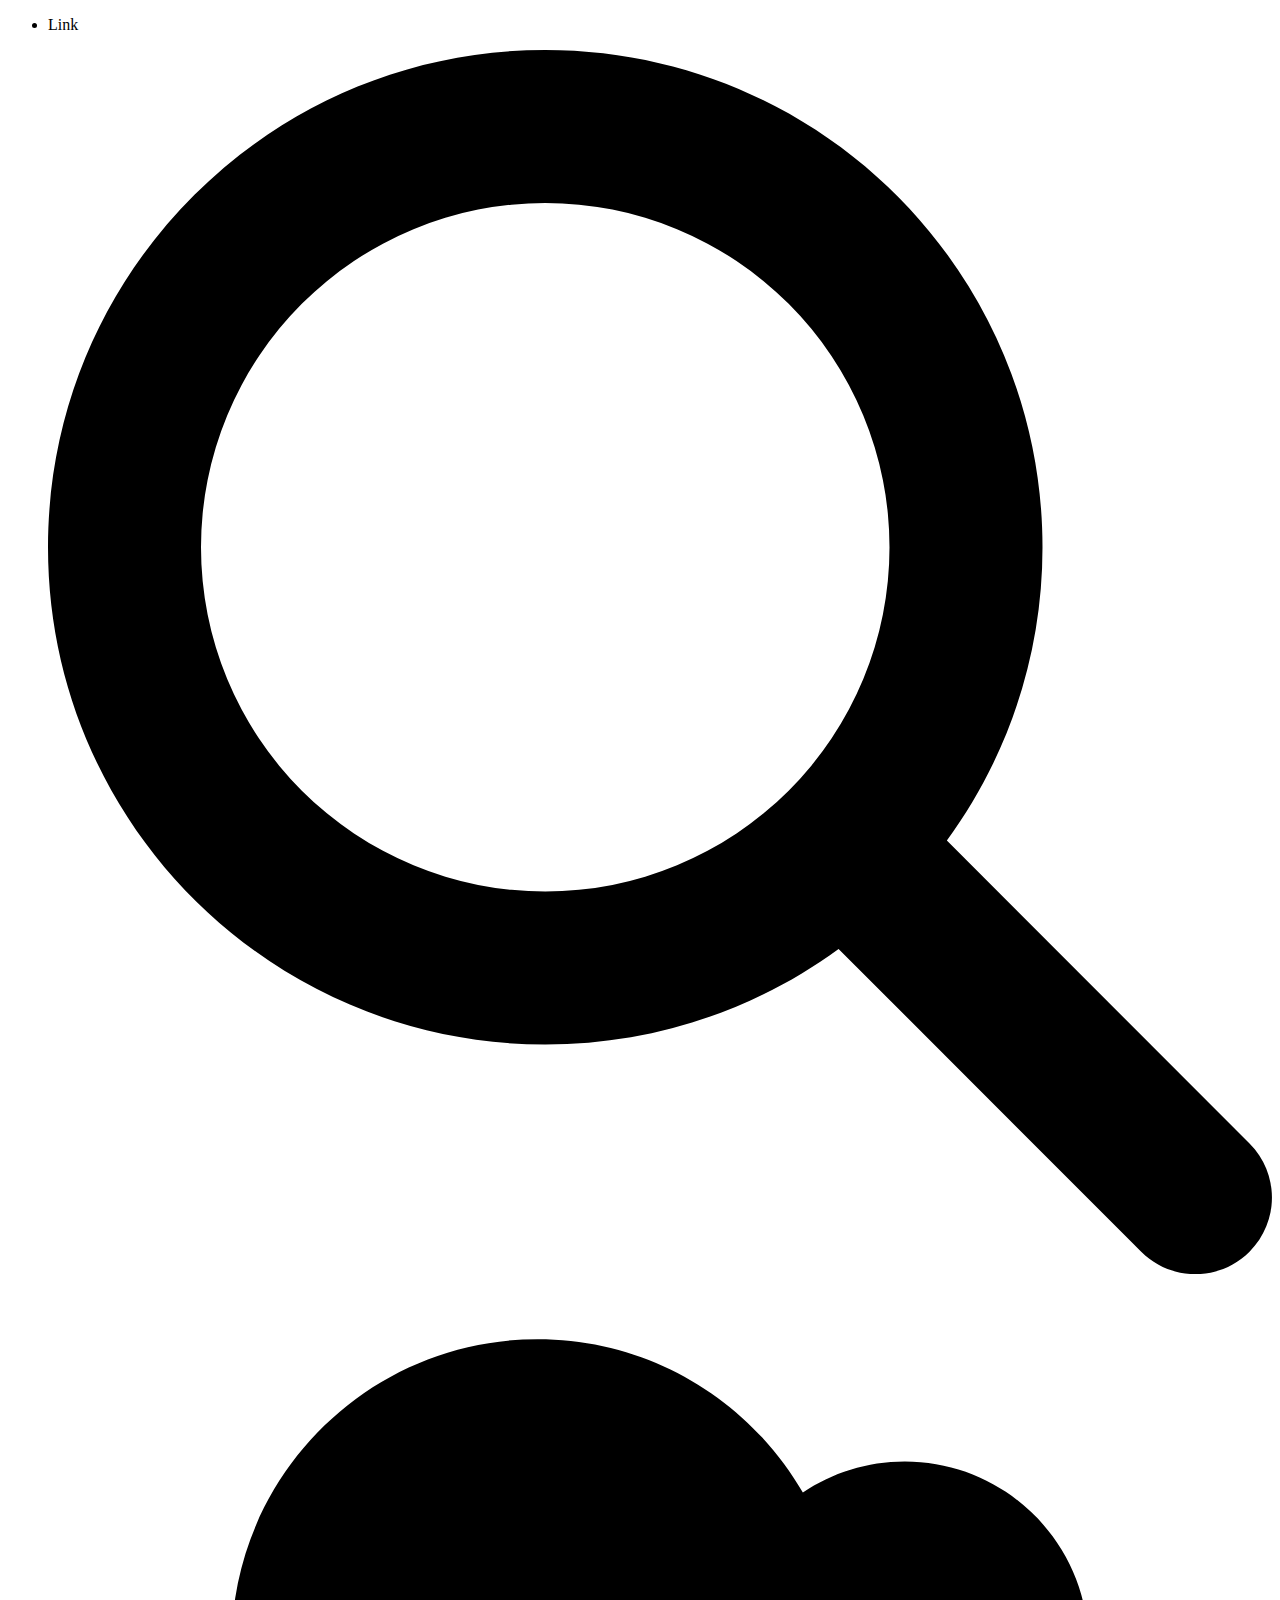
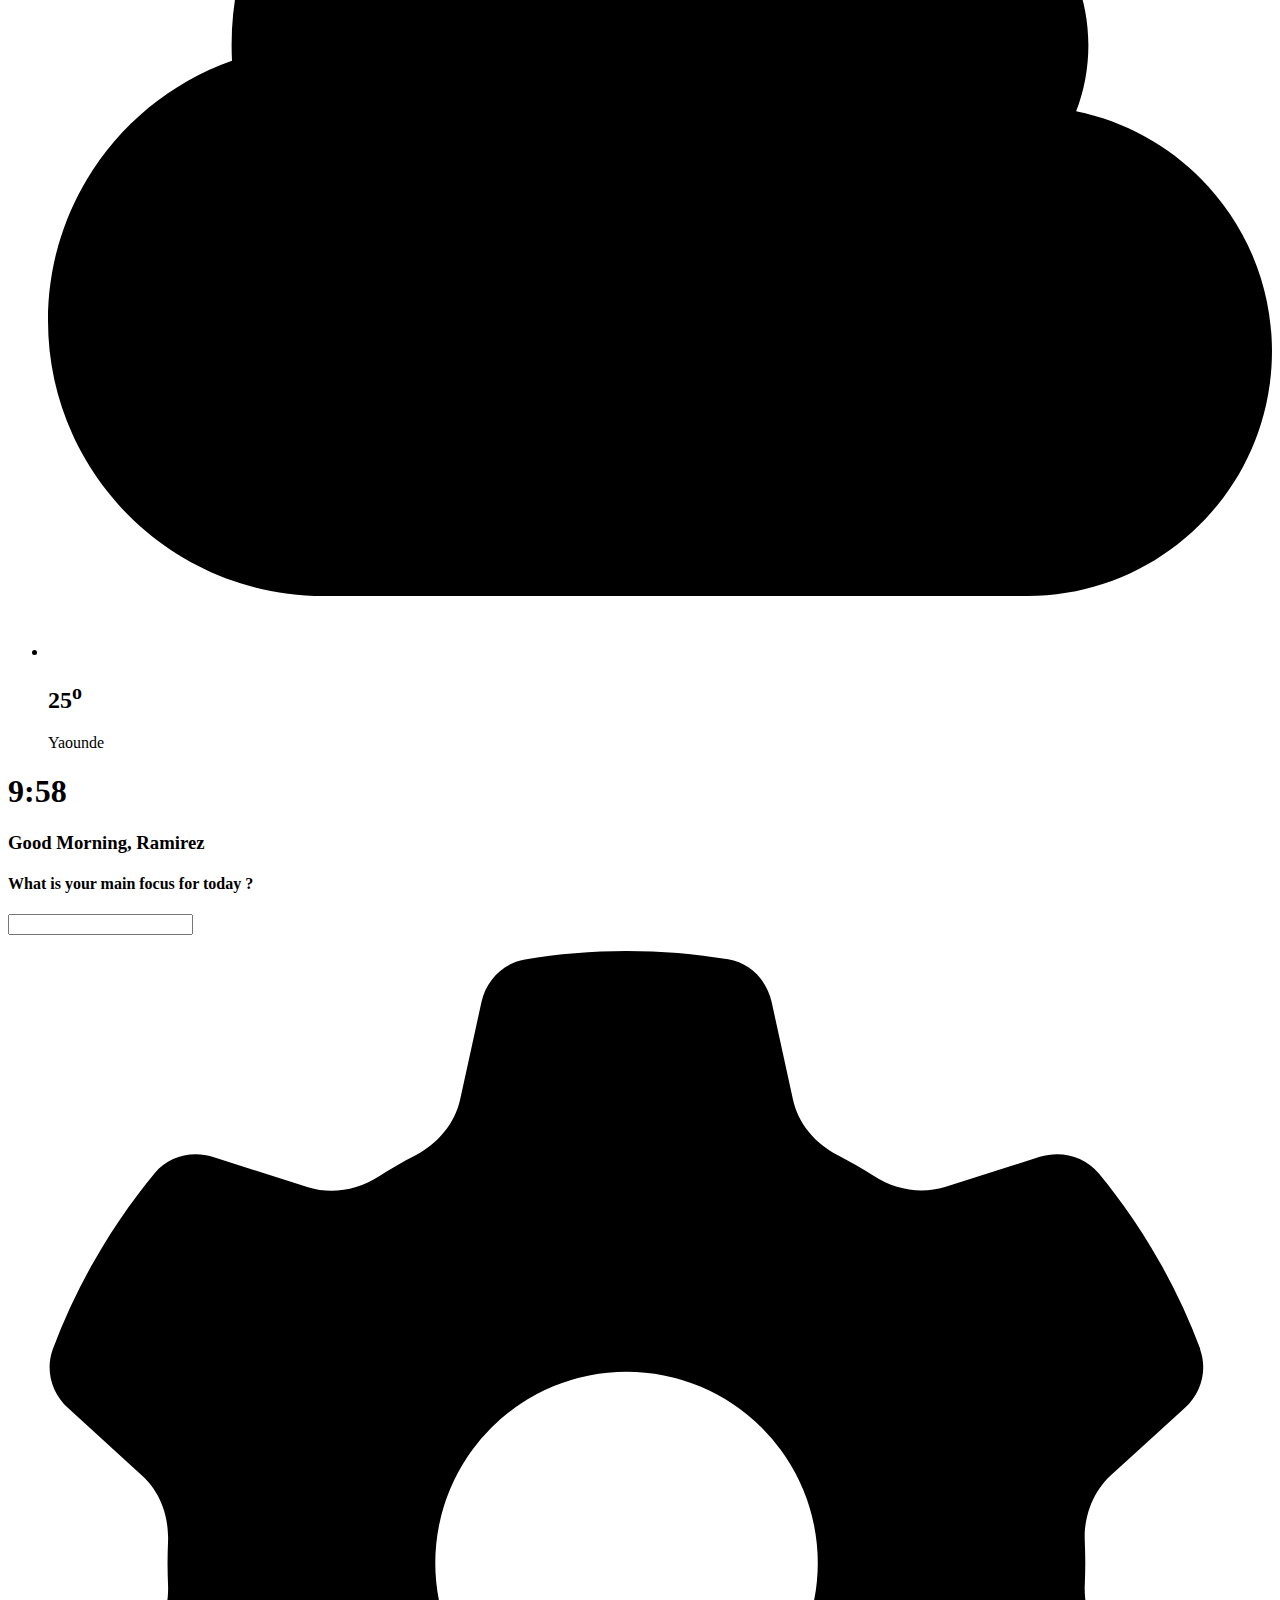
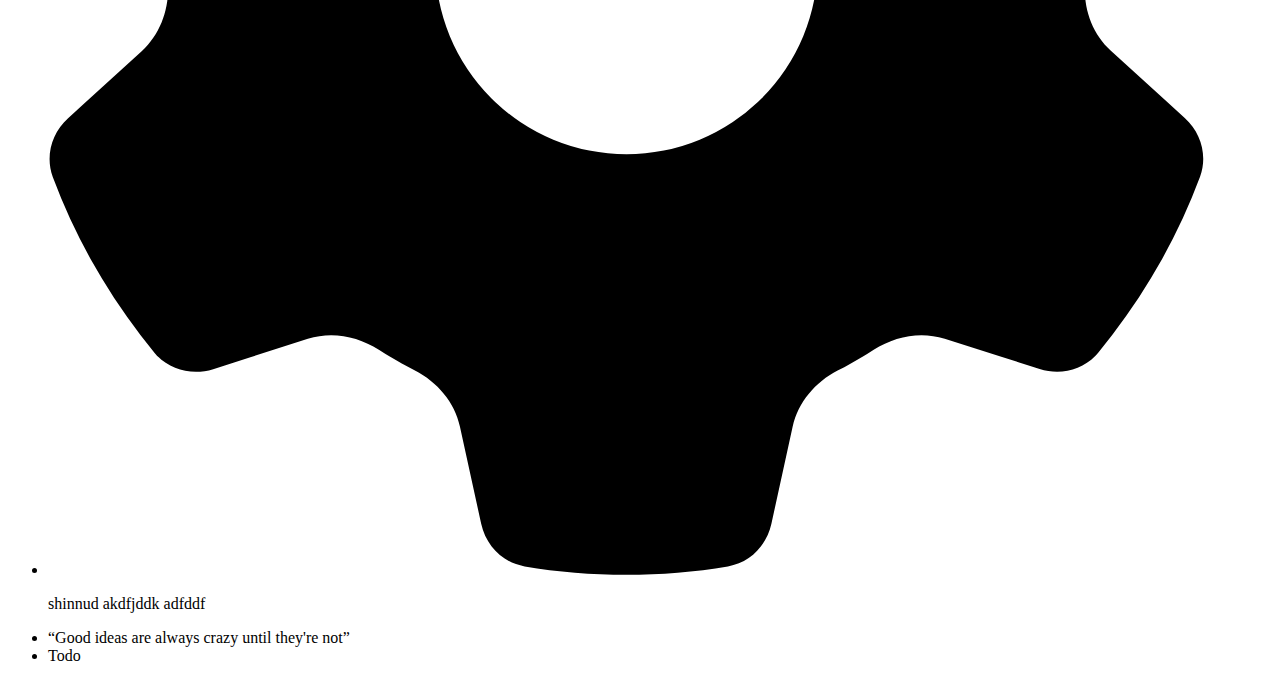
==== index.html @ ce310afd "renamed the index file" ====
<!DOCTYPE html>
<html lang="en">
<head>
    <meta charset="UTF-8">
    <meta http-equiv="X-UA-Compatible" content="IE=edge">
    <meta name="viewport" content="width=device-width, initial-scale=1.0">
    <title>Document</title>
    <link rel="stylesheet" href="style.css">
</head>
<body>
    <main class="main-sectioln">
        <nav class="navigation">
            <ul>
                <li>
                    <p>Link</p>
                    <svg xmlns="http://www.w3.org/2000/svg" viewBox="0 0 512 512"><path d="M416 208c0 45.9-14.9 88.3-40 122.7L502.6 457.4c12.5 12.5 12.5 32.8 0 45.3s-32.8 12.5-45.3 0L330.7 376c-34.4 25.2-76.8 40-122.7 40C93.1 416 0 322.9 0 208S93.1 0 208 0S416 93.1 416 208zM208 352a144 144 0 1 0 0-288 144 144 0 1 0 0 288z"/></svg>
                </li>
                <li class="nav-left">
                    <div class="nav-left-weather">
                        <svg xmlns="http://www.w3.org/2000/svg" viewBox="0 0 640 512"><path d="M0 336c0 79.5 64.5 144 144 144H512c70.7 0 128-57.3 128-128c0-61.9-44-113.6-102.4-125.4c4.1-10.7 6.4-22.4 6.4-34.6c0-53-43-96-96-96c-19.7 0-38.1 6-53.3 16.2C367 64.2 315.3 32 256 32C167.6 32 96 103.6 96 192c0 2.7 .1 5.4 .2 8.1C40.2 219.8 0 273.2 0 336z"/></svg> 
                        <h2 class="temp">25<sup>o</sup></h2>
                    </div>
                    <p>Yaounde</p>
                </li>
            </ul>
        </nav>
        <section class="main-section">
          <h1 class="time">9:58</h1>
          <h3 class="greet">Good Morning, <span>Ramirez</span></h3>
          <h4 class="question">What is your main focus for today ?</h4>
          <form action="" class="response">
            <input type="text" name="myinput">
          </form>
        </section>
        <footer class="footer-section">
            <ul>
                <li class="footer-el">
                    <svg xmlns="http://www.w3.org/2000/svg" viewBox="0 0 512 512"><path d="M481.9 166.6c3.2 8.7 .5 18.4-6.4 24.6l-30.9 28.1c-7.7 7.1-11.4 17.5-10.9 27.9c.1 2.9 .2 5.8 .2 8.8s-.1 5.9-.2 8.8c-.5 10.5 3.1 20.9 10.9 27.9l30.9 28.1c6.9 6.2 9.6 15.9 6.4 24.6c-4.4 11.9-9.7 23.3-15.8 34.3l-4.7 8.1c-6.6 11-14 21.4-22.1 31.2c-5.9 7.2-15.7 9.6-24.5 6.8l-39.7-12.6c-10-3.2-20.8-1.1-29.7 4.6c-4.9 3.1-9.9 6.1-15.1 8.7c-9.3 4.8-16.5 13.2-18.8 23.4l-8.9 40.7c-2 9.1-9 16.3-18.2 17.8c-13.8 2.3-28 3.5-42.5 3.5s-28.7-1.2-42.5-3.5c-9.2-1.5-16.2-8.7-18.2-17.8l-8.9-40.7c-2.2-10.2-9.5-18.6-18.8-23.4c-5.2-2.7-10.2-5.6-15.1-8.7c-8.8-5.7-19.7-7.8-29.7-4.6L69.1 425.9c-8.8 2.8-18.6 .3-24.5-6.8c-8.1-9.8-15.5-20.2-22.1-31.2l-4.7-8.1c-6.1-11-11.4-22.4-15.8-34.3c-3.2-8.7-.5-18.4 6.4-24.6l30.9-28.1c7.7-7.1 11.4-17.5 10.9-27.9c-.1-2.9-.2-5.8-.2-8.8s.1-5.9 .2-8.8c.5-10.5-3.1-20.9-10.9-27.9L8.4 191.2c-6.9-6.2-9.6-15.9-6.4-24.6c4.4-11.9 9.7-23.3 15.8-34.3l4.7-8.1c6.6-11 14-21.4 22.1-31.2c5.9-7.2 15.7-9.6 24.5-6.8l39.7 12.6c10 3.2 20.8 1.1 29.7-4.6c4.9-3.1 9.9-6.1 15.1-8.7c9.3-4.8 16.5-13.2 18.8-23.4l8.9-40.7c2-9.1 9-16.3 18.2-17.8C213.3 1.2 227.5 0 242 0s28.7 1.2 42.5 3.5c9.2 1.5 16.2 8.7 18.2 17.8l8.9 40.7c2.2 10.2 9.4 18.6 18.8 23.4c5.2 2.7 10.2 5.6 15.1 8.7c8.8 5.7 19.7 7.7 29.7 4.6l39.7-12.6c8.8-2.8 18.6-.3 24.5 6.8c8.1 9.8 15.5 20.2 22.1 31.2l4.7 8.1c6.1 11 11.4 22.4 15.8 34.3zM242 336a80 80 0 1 0 0-160 80 80 0 1 0 0 160z"/></svg>
                    <p>shinnud akdfjddk adfddf</p>
                </li>
                  <li class="footer-mid"><q>Good ideas are always crazy until they're not</q></li>
                  <li class="footer-el">Todo</li>
            </ul>
        </footer>
    </main>
</body>
</html>
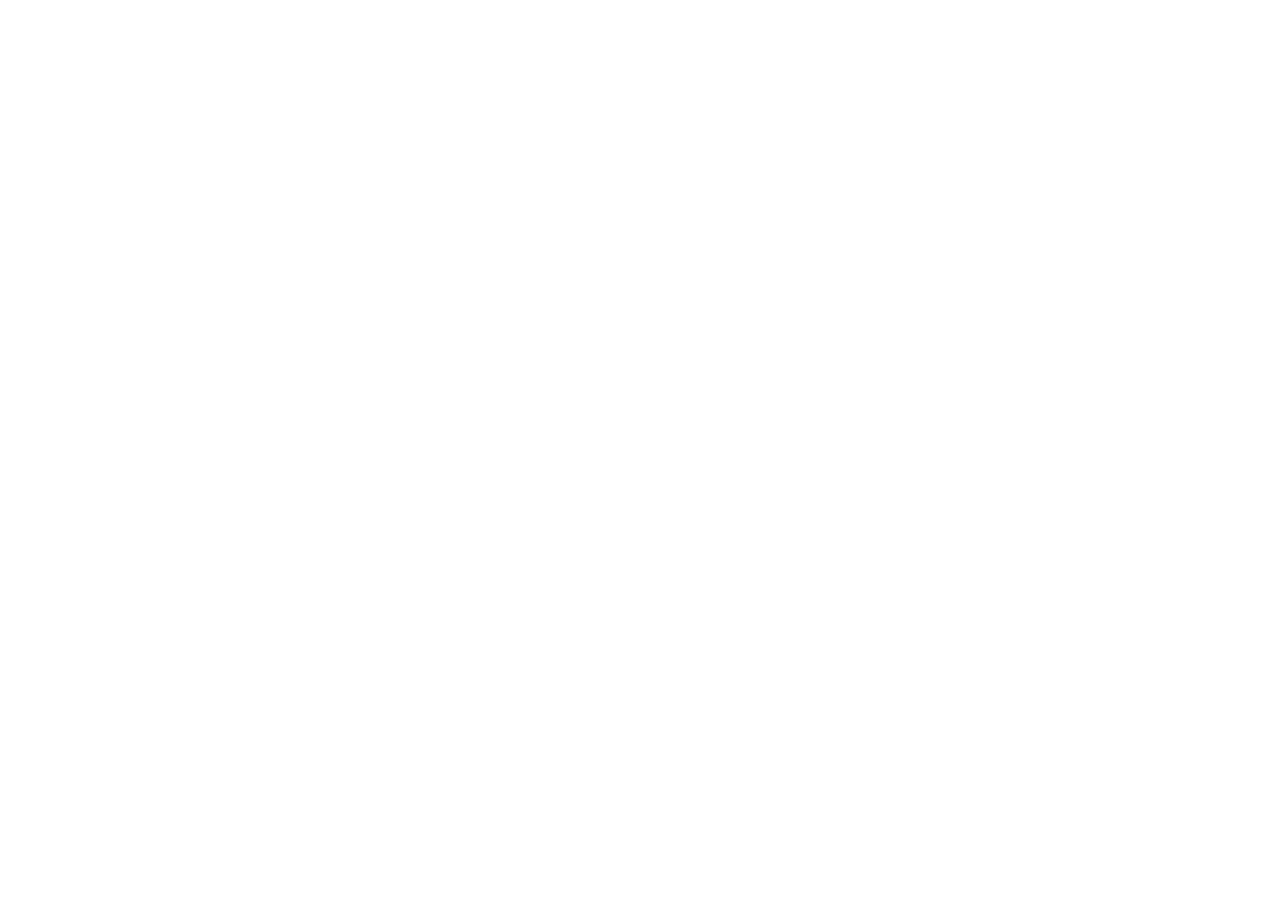
==== commit 788b9fa4: "updating the css file" ====
--- a/index.html
+++ b/index.html
@@ -5,7 +5,7 @@
     <meta http-equiv="X-UA-Compatible" content="IE=edge">
     <meta name="viewport" content="width=device-width, initial-scale=1.0">
     <title>Document</title>
-    <link rel="stylesheet" href="style.css">
+    <link rel="stylesheet" href="./img/style.css">
 </head>
 <body>
     <main class="main-sectioln">
--- a/img/style.css
+++ b/img/style.css
@@ -0,0 +1,79 @@
+*{
+    margin: 0;
+    padding: 0;
+    box-sizing: border-box;
+    border: none;
+    text-decoration: none;
+    list-style-type: none;
+    outline: none;
+}
+
+body {
+    margin: 0;
+    padding: 0;
+    font-family: 'Segoe UI', Tahoma, Geneva, Verdana, sans-serif ;
+}
+
+main {
+    background-image: url(./image/momentumbg.jpg);
+    background-size: cover;
+    background-repeat: no-repeat;
+    background-position: center;
+    display: flex;
+    flex-direction: column;
+    justify-content: space-between;
+    height: 100vh;
+    color: #fff;
+    padding: 2%;
+}
+
+svg {
+    width: 20px;
+    fill: #fff;
+}
+
+nav ul, footer ul {
+    display: flex;
+    justify-content: space-between;
+    font-size: 16px;
+}
+
+nav ul li:first-child, .nav-left-weather, footer ul li:first-child {
+    display: flex;
+    gap: 12px;
+    align-items: center;
+}
+
+.main-section {
+    align-self: center;
+    text-align: center;
+}
+
+.main-section h1 {
+    font-size: 100px;
+}
+
+.main-section h3 {
+    font-size: 40px;
+    font-weight: 600;
+}
+
+.main-section h4 {
+    font-size: 20px;
+    font-weight: 500;
+}
+
+.main-section input {
+    background-color: transparent;
+    border-bottom: 2px solid #fff;
+    width: 300px;
+     outline: red;
+     margin: 15px;
+     color: #fff;
+     font-size: 180%;
+     text-align: center;
+}
+
+.footer-mid {
+    margin-left: -14%;
+}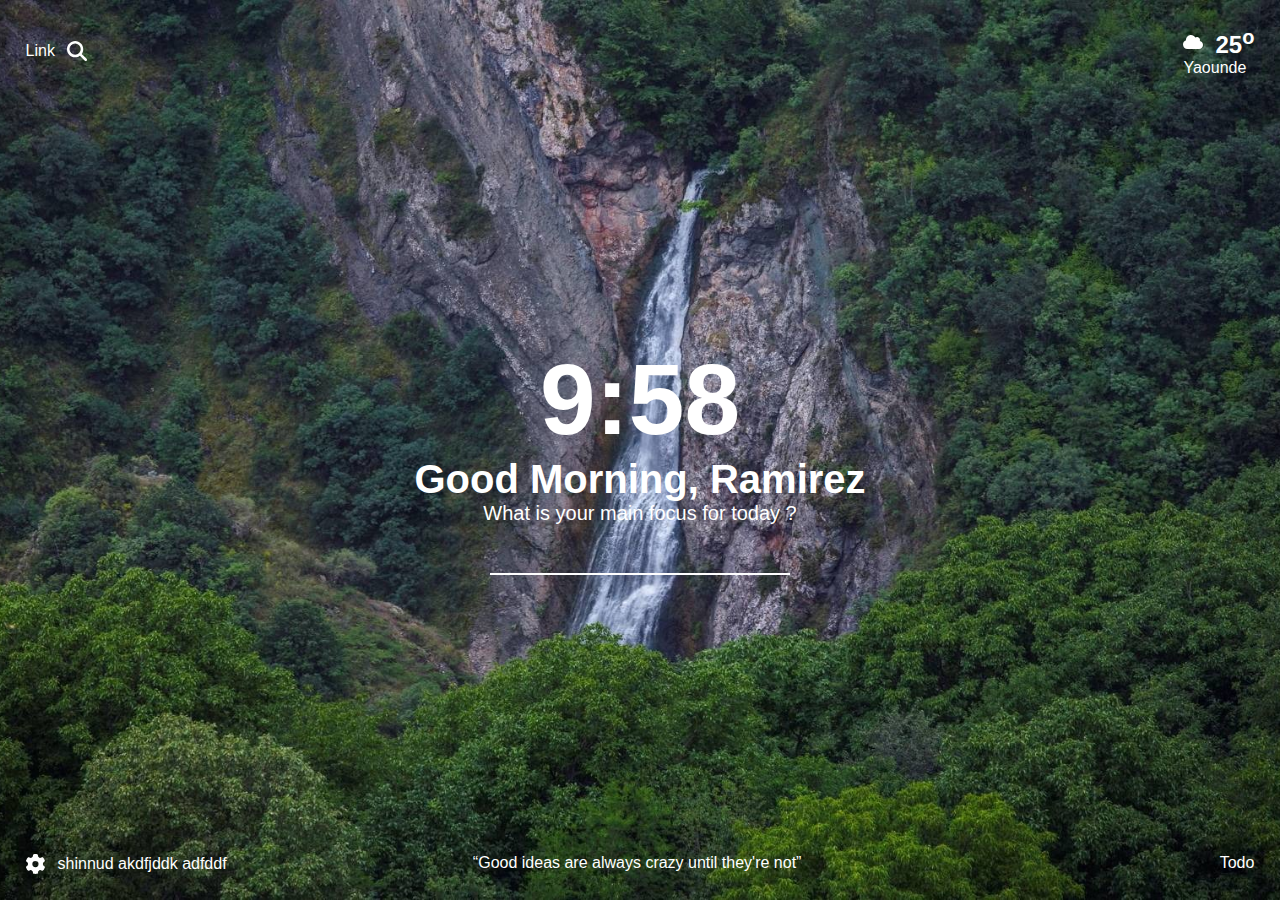
==== commit a0e20a90: "adding the  momentum html and css file" ====
--- a/index.html
+++ b/index.html
@@ -5,7 +5,7 @@
     <meta http-equiv="X-UA-Compatible" content="IE=edge">
     <meta name="viewport" content="width=device-width, initial-scale=1.0">
     <title>Document</title>
-    <link rel="stylesheet" href="./img/style.css">
+    <link rel="stylesheet" href="./style.css">
 </head>
 <body>
     <main class="main-sectioln">
--- a/style.css
+++ b/style.css
@@ -0,0 +1,79 @@
+*{
+    margin: 0;
+    padding: 0;
+    box-sizing: border-box;
+    border: none;
+    text-decoration: none;
+    list-style-type: none;
+    outline: none;
+}
+
+body {
+    margin: 0;
+    padding: 0;
+    font-family: 'Segoe UI', Tahoma, Geneva, Verdana, sans-serif ;
+}
+
+main {
+    background-image: url(./image/momentumbg.jpg);
+    background-size: cover;
+    background-repeat: no-repeat;
+    background-position: center;
+    display: flex;
+    flex-direction: column;
+    justify-content: space-between;
+    height: 100vh;
+    color: #fff;
+    padding: 2%;
+}
+
+svg {
+    width: 20px;
+    fill: #fff;
+}
+
+nav ul, footer ul {
+    display: flex;
+    justify-content: space-between;
+    font-size: 16px;
+}
+
+nav ul li:first-child, .nav-left-weather, footer ul li:first-child {
+    display: flex;
+    gap: 12px;
+    align-items: center;
+}
+
+.main-section {
+    align-self: center;
+    text-align: center;
+}
+
+.main-section h1 {
+    font-size: 100px;
+}
+
+.main-section h3 {
+    font-size: 40px;
+    font-weight: 600;
+}
+
+.main-section h4 {
+    font-size: 20px;
+    font-weight: 500;
+}
+
+.main-section input {
+    background-color: transparent;
+    border-bottom: 2px solid #fff;
+    width: 300px;
+     outline: red;
+     margin: 15px;
+     color: #fff;
+     font-size: 180%;
+     text-align: center;
+}
+
+.footer-mid {
+    margin-left: -14%;
+}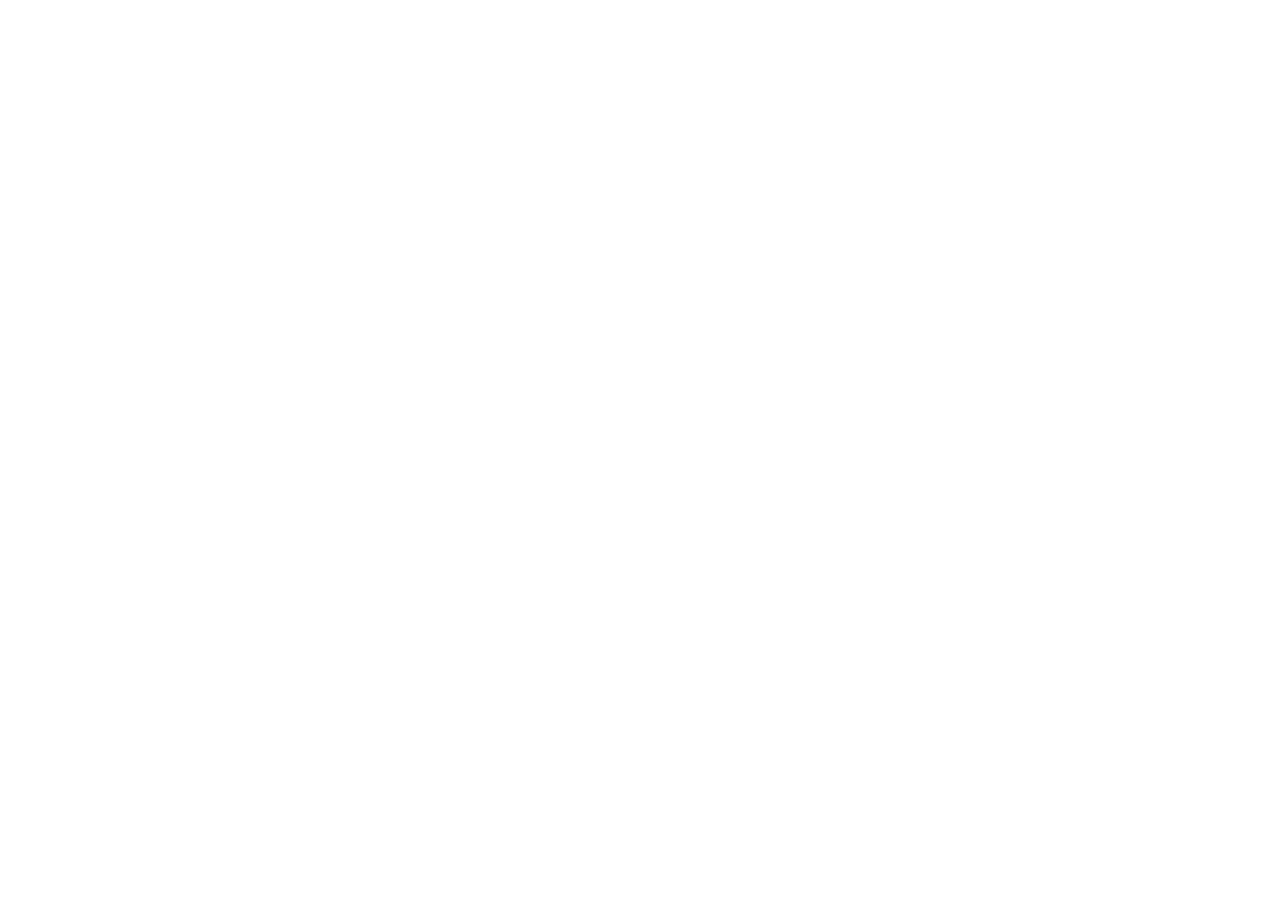
==== commit 46c8d917: "added the js file in the momentom" ====
--- a/index.html
+++ b/index.html
@@ -6,6 +6,7 @@
     <meta name="viewport" content="width=device-width, initial-scale=1.0">
     <title>Document</title>
     <link rel="stylesheet" href="./style.css">
+    <script src="./momentum.js" defer></script>
 </head>
 <body>
     <main class="main-sectioln">
